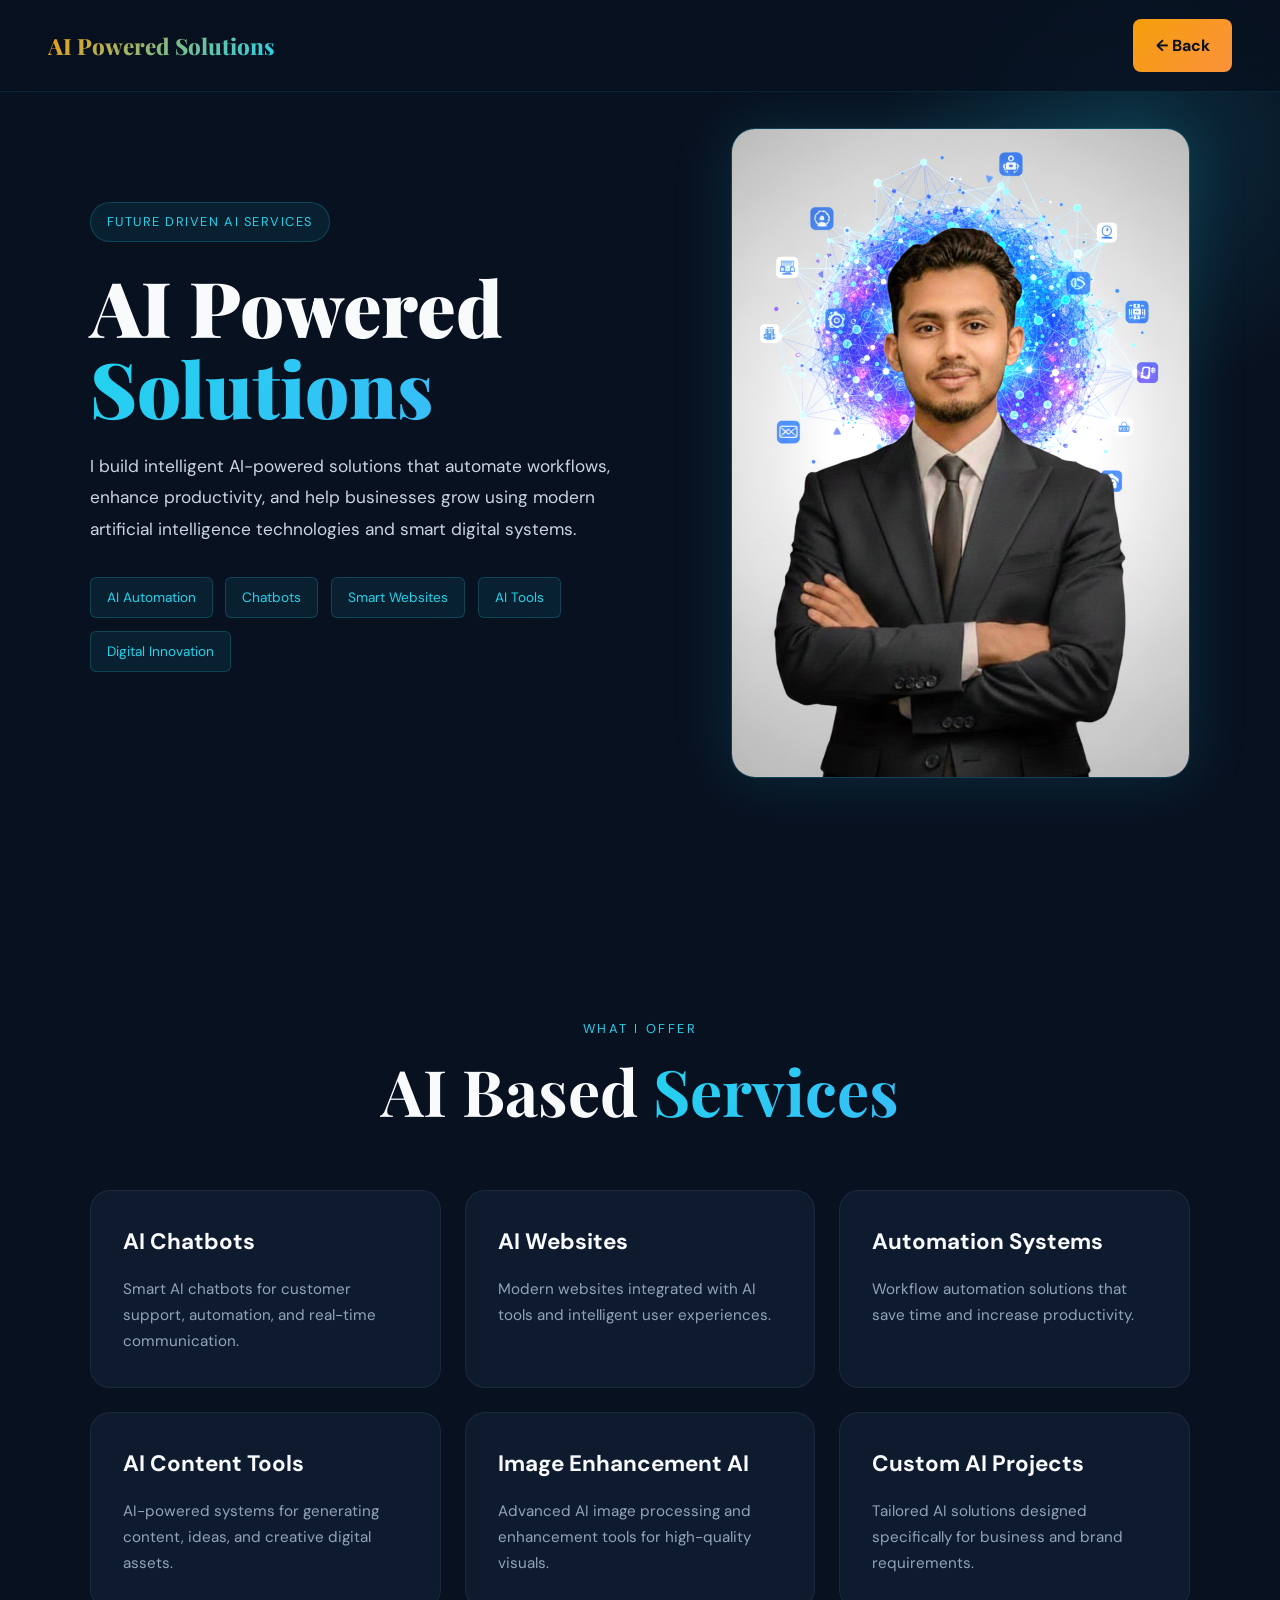
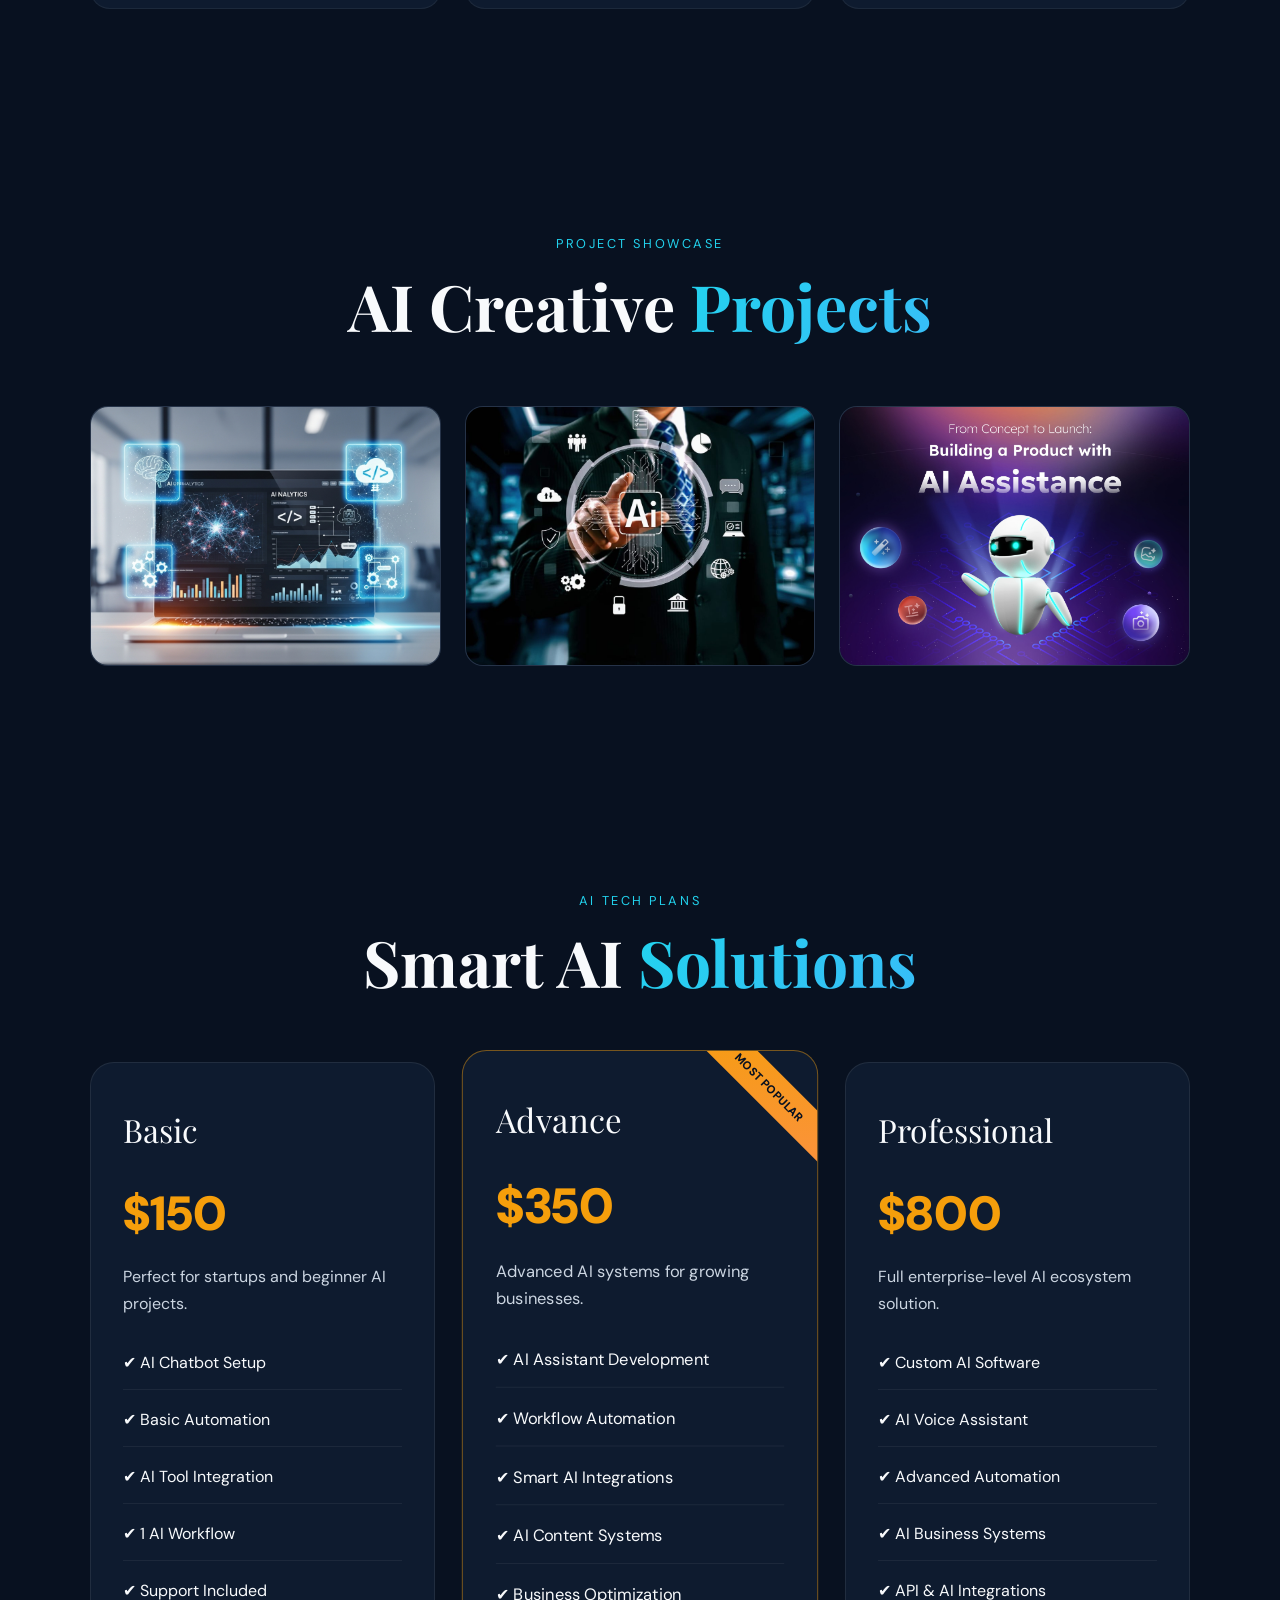
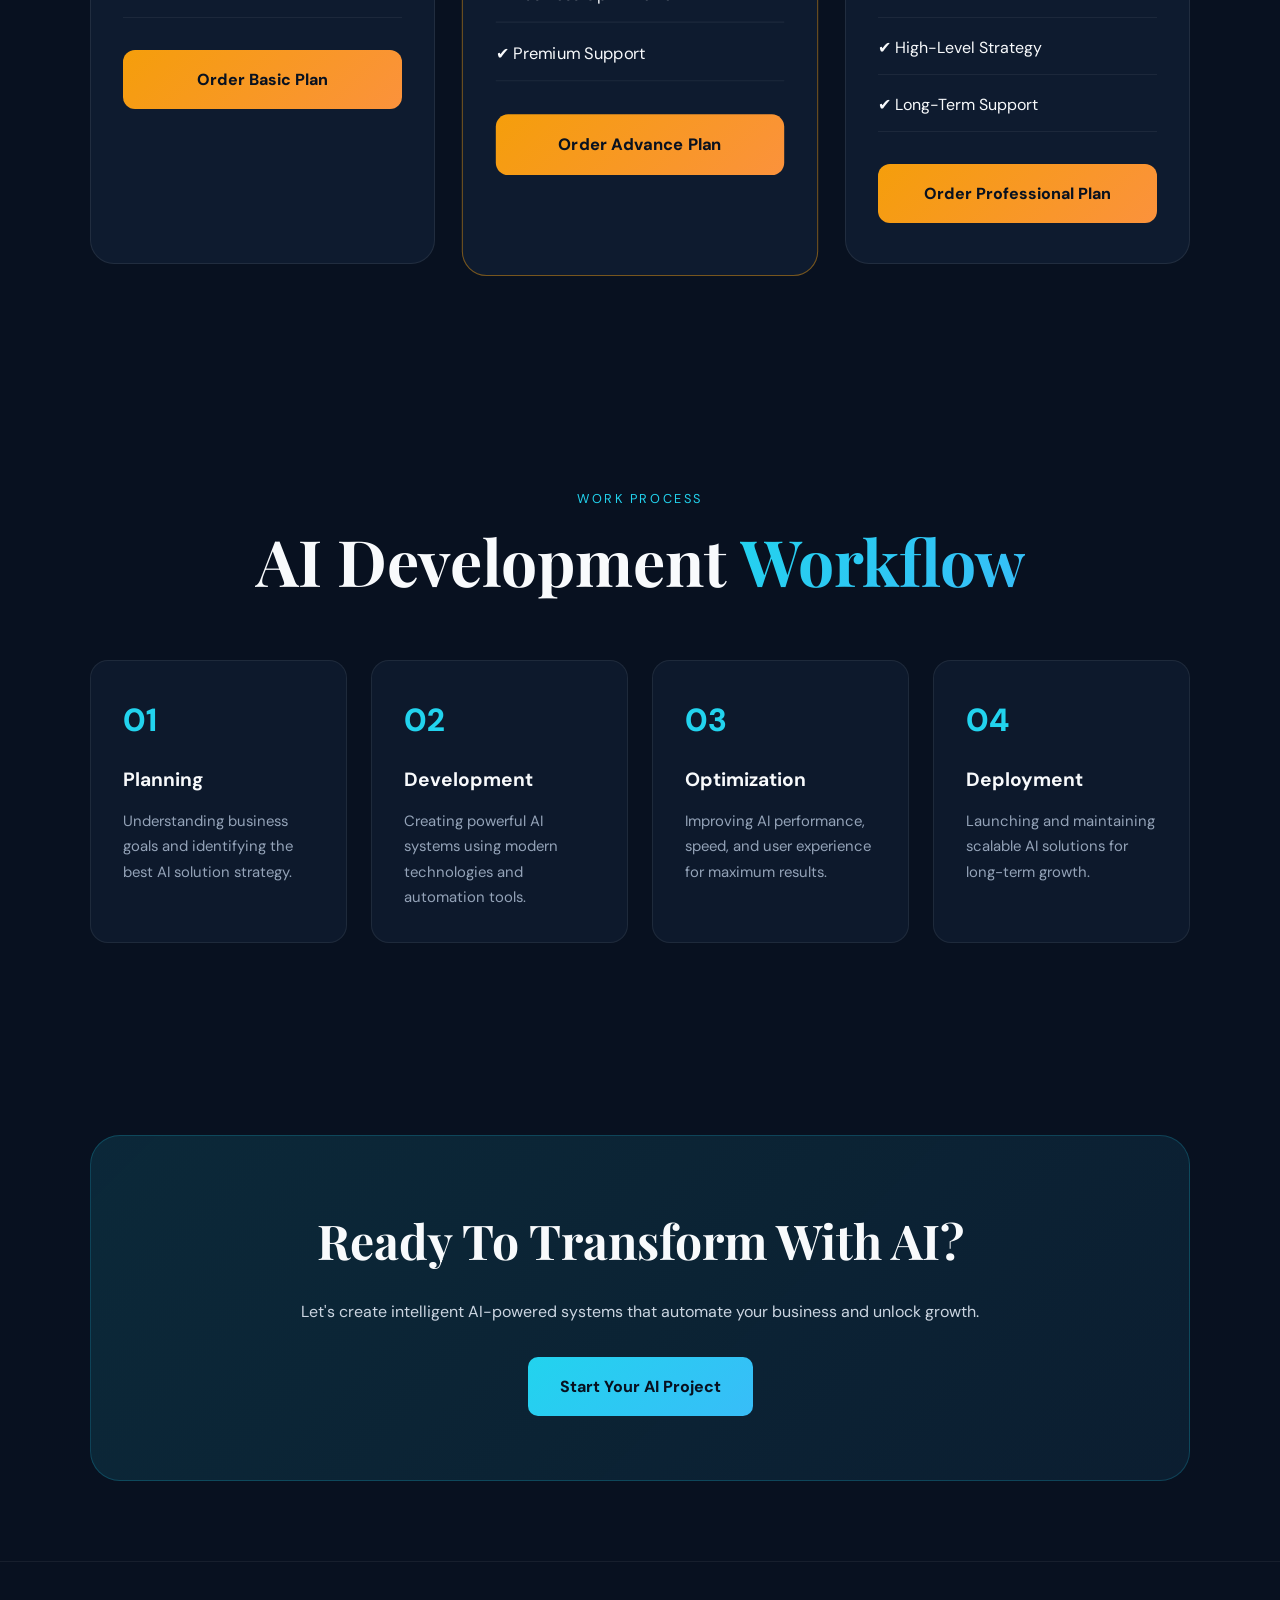
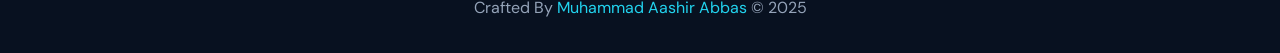
==== ai-tech.html @ 7bc65f2e "Add files via upload" ====
<!-- ========================= ai-powered-solutions.html ========================= -->
<!DOCTYPE html>
<html lang="en">

<head>
  <meta charset="UTF-8" />
  <meta name="viewport" content="width=device-width, initial-scale=1.0" />

  <title>AI Powered Solutions — Muhammad Aashir Abbas</title>
  <link rel="icon" type="image/png" sizes="512x512" href="njnjnjnj.jpeg">
  

  <link href="https://fonts.googleapis.com/css2?family=Playfair+Display:wght@400;700;900&family=DM+Sans:wght@300;400;500;700&display=swap" rel="stylesheet">

  <style>
    :root{
      --navy:#081120;
      --deep:#0F172A;
      --card:#132238;
      --slate:#1E293B;

      --amber:#F59E0B;
      --orange:#FB923C;
      --gold:#FDBA74;

      --cyan:#22D3EE;
      --sky:#38BDF8;

      --white:#F8FAFC;
      --silver:#CBD5E1;
      --muted:#94A3B8;

      --font-display:'Playfair Display', serif;
      --font-body:'DM Sans', sans-serif;
    }

    *{
      margin:0;
      padding:0;
      box-sizing:border-box;
    }

    html{
      scroll-behavior:smooth;
    }

    body{
      background:var(--navy);
      color:var(--white);
      font-family:var(--font-body);
      overflow-x:hidden;
      line-height:1.7;
    }

    a{
      text-decoration:none;
    }

    /* NAVBAR */

nav{
  position:fixed;
  top:0;
  left:0;
  width:100%;
  z-index:1000;

  display:flex;
  justify-content:space-between;
  align-items:center;

  padding:1.2rem 3rem;

  background:rgba(8,17,32,.8);

  -webkit-backdrop-filter:blur(18px);
  backdrop-filter:blur(18px);

  border-bottom:1px solid rgba(34,211,238,.1);
}

    .logo{
      font-size:1.4rem;
      font-weight:800;
      font-family:var(--font-display);

      background:linear-gradient(135deg,var(--amber),var(--cyan));
      -webkit-background-clip: text;
background-clip: text;

      -webkit-text-fill-color:transparent;
    }

    .back-btn{
      padding:.8rem 1.4rem;
      border-radius:8px;

      background:linear-gradient(135deg,var(--amber),var(--orange));
      color:var(--navy);

      font-weight:700;
      transition:.3s;
    }

    .back-btn:hover{
      transform:translateY(-3px);
      box-shadow:0 15px 40px rgba(245,158,11,.25);
    }

    /* HERO */

    .hero{
      min-height:100vh;

      display:grid;
      grid-template-columns:1.1fr .9fr;
      align-items:center;
      gap:5rem;

      padding:8rem 7%;
      position:relative;
    }

    .hero::before{
      content:'';
      position:absolute;
      width:500px;
      height:500px;
      border-radius:50%;

      background:radial-gradient(circle,
      rgba(34,211,238,.15) 0%,
      transparent 70%);

      top:-100px;
      right:-100px;
    }

    .hero-text{
      position:relative;
      z-index:2;
    }

    .mini{
      display:inline-block;

      padding:.5rem 1rem;
      margin-bottom:1.5rem;

      border-radius:100px;

      background:rgba(34,211,238,.08);
      border:1px solid rgba(34,211,238,.2);

      color:var(--cyan);

      font-size:.8rem;
      letter-spacing:.12em;
      text-transform:uppercase;
    }

    .hero h1{
      font-size:clamp(3rem,6vw,5.5rem);
      line-height:1.05;
      margin-bottom:1.5rem;

      font-family:var(--font-display);
      font-weight:900;
    }

    .hero h1 span{
  background:linear-gradient(
    135deg,
    var(--cyan),
    var(--sky)
  );

  -webkit-background-clip:text;
  background-clip:text;

  -webkit-text-fill-color:transparent;
  color:transparent;
}

.hero p{
  color:var(--silver);

  font-size:1.08rem;

  margin-bottom:2rem;

  max-width:700px;

  line-height:1.8;
}

.hero-tags{
  display:flex;

  flex-wrap:wrap;

  gap:.8rem;

  margin-bottom:2rem;
}

.hero-tags span{
  padding:.5rem 1rem;

  border-radius:6px;

  background:rgba(34,211,238,.08);

  border:1px solid rgba(34,211,238,.2);

  color:var(--cyan);

  font-size:.85rem;
}

.hero-image{
  position:relative;

  z-index:2;
}

.hero-image img{
  width:100%;

  height:650px;

  object-fit:cover;

  border-radius:24px;

  border:1px solid rgba(34,211,238,.25);

  box-shadow:
    0 0 60px rgba(34,211,238,.15);

  display:block;
}

/* SECTION */

section{
  padding:7rem 7%;

  position:relative;
}

.section-title{
  text-align:center;

  margin-bottom:4rem;
}

.section-title .small{
  color:var(--cyan);

  text-transform:uppercase;

  letter-spacing:.2em;

  font-size:.8rem;

  margin-bottom:1rem;
}

.section-title h2{
  font-size:clamp(2.3rem,5vw,4rem);

  font-family:var(--font-display);

  line-height:1.1;
}

.section-title h2 span{
  background:linear-gradient(
    135deg,
    var(--cyan),
    var(--sky)
  );

  -webkit-background-clip:text;
  background-clip:text;

  -webkit-text-fill-color:transparent;
  color:transparent;
}
    /* SERVICES */

    .service-grid{
      display:grid;
      grid-template-columns:repeat(auto-fit,minmax(280px,1fr));
      gap:1.5rem;
    }

    .service-card{
      background:rgba(19,34,56,.65);

      border:1px solid rgba(255,255,255,.06);

      border-radius:20px;

      padding:2rem;

      transition:.4s;
    }

    .service-card:hover{
      transform:translateY(-8px);

      border-color:rgba(34,211,238,.3);

      box-shadow:0 20px 50px rgba(34,211,238,.08);
    }

    .service-card h3{
      font-size:1.4rem;
      margin-bottom:1rem;
      color:var(--white);
    }

    .service-card p{
      color:var(--muted);
      font-size:.95rem;
    }

    /* GALLERY */

    .gallery{
      display:grid;
      grid-template-columns:repeat(3,1fr);
      gap:1.5rem;
    }

    .gallery-box{
      height:260px;

      border-radius:18px;

      overflow:hidden;

      border:1px solid rgba(255,255,255,.08);

      background:var(--card);

      position:relative;
    }

    .gallery-box img{
      width:100%;
      height:100%;
      object-fit:cover;
      transition:.5s;
    }

    .gallery-box:hover img{
      transform:scale(1.08);
    }

    /* PROCESS */

    .process{
      display:grid;
      grid-template-columns:repeat(auto-fit,minmax(240px,1fr));
      gap:1.5rem;
    }

    .process-box{
      background:rgba(19,34,56,.55);
      border:1px solid rgba(255,255,255,.07);

      padding:2rem;
      border-radius:18px;

      transition:.4s;
    }

    .process-box:hover{
      transform:translateY(-6px);
      border-color:rgba(34,211,238,.25);
    }

    .process-number{
      font-size:2rem;
      font-weight:800;
      color:var(--cyan);
      margin-bottom:1rem;
    }

    .process-box h4{
      margin-bottom:.8rem;
      font-size:1.2rem;
    }

    .process-box p{
      color:var(--muted);
      font-size:.93rem;
    }
    /* ================= DIGITAL MARKETING PRICING ================= */

.pricing-section{
  padding:7rem 7%;
}

.pricing-grid{
  display:grid;
  grid-template-columns:repeat(auto-fit,minmax(300px,1fr));
  gap:2rem;
  margin-top:4rem;
}

.pricing-card{
  position:relative;

  background:rgba(19,34,56,.65);

  border:1px solid rgba(255,255,255,.08);

  border-radius:24px;

  padding:2.5rem 2rem;

  transition:.4s;

  overflow:hidden;
}

.pricing-card:hover{
  transform:translateY(-10px);

  border-color:rgba(245,158,11,.35);

  box-shadow:0 25px 60px rgba(245,158,11,.12);
}

.featured-plan{
  border:1px solid rgba(245,158,11,.45);

  transform:scale(1.03);
}

.popular-tag{
  position:absolute;
  top:18px;
  right:-45px;

  background:linear-gradient(135deg,var(--amber),var(--orange));

  color:var(--navy);

  padding:.5rem 3rem;

  font-size:.7rem;
  font-weight:800;

  transform:rotate(45deg);
}

.plan-name{
  font-size:2rem;
  font-family:var(--font-display);
  margin-bottom:1rem;
}

.plan-price{
  font-size:3rem;
  font-weight:900;

  color:var(--amber);

  margin-bottom:.5rem;
}

.plan-desc{
  color:var(--silver);
  margin-bottom:2rem;
}

.plan-features{
  list-style:none;
  margin-bottom:2rem;
}

.plan-features li{
  margin-bottom:1rem;
  color:var(--white);

  border-bottom:1px solid rgba(255,255,255,.06);

  padding-bottom:.8rem;
}

.plan-btn{
  display:block;

  text-align:center;

  padding:1rem;

  border-radius:12px;

  background:linear-gradient(135deg,var(--amber),var(--orange));

  color:var(--navy);

  font-weight:800;

  transition:.3s;
}

.plan-btn:hover{
  transform:translateY(-3px);
}

    /* CTA */

    .cta{
      text-align:center;

      padding:5rem 7%;
    }

    .cta-box{
      background:linear-gradient(135deg,
      rgba(34,211,238,.12),
      rgba(56,189,248,.08));

      border:1px solid rgba(34,211,238,.2);

      border-radius:30px;

      padding:4rem 2rem;
    }

    .cta-box h2{
      font-size:3rem;
      margin-bottom:1rem;
      font-family:var(--font-display);
    }

    .cta-box p{
      color:var(--silver);
      max-width:700px;
      margin:auto auto 2rem;
    }

    .cta-btn{
      display:inline-block;

      padding:1rem 2rem;

      border-radius:10px;

      background:linear-gradient(135deg,var(--cyan),var(--sky));

      color:var(--navy);

      font-weight:800;
    }

    footer{
      padding:2rem;
      text-align:center;
      color:var(--muted);

      border-top:1px solid rgba(255,255,255,.06);
    }

    footer span{
      color:var(--cyan);
    }

    @media(max-width:1000px){

      .hero{
        grid-template-columns:1fr;
      }

      .gallery{
        grid-template-columns:1fr;
      }

      nav{
        padding:1rem 1.5rem;
      }

      section,
      .hero{
        padding-left:1.5rem;
        padding-right:1.5rem;
      }

      .hero-image img{
        height:500px;
      }
    }
  </style>
</head>

<body>

  <!-- NAVBAR -->

  <nav>

    <div class="logo">AI Powered Solutions</div>

    <a href="index.html" class="back-btn">
      ← Back
    </a>

  </nav>

  <!-- HERO -->

  <section class="hero">

    <div class="hero-text">

      <div class="mini">
        Future Driven AI Services
      </div>

      <h1>
        AI Powered <span>Solutions</span>
      </h1>

      <p>
        I build intelligent AI-powered solutions that automate workflows,
        enhance productivity, and help businesses grow using modern
        artificial intelligence technologies and smart digital systems.
      </p>

      <div class="hero-tags">
        <span>AI Automation</span>
        <span>Chatbots</span>
        <span>Smart Websites</span>
        <span>AI Tools</span>
        <span>Digital Innovation</span>
      </div>

    </div>

    <div class="hero-image">

      <!-- AI MAIN IMAGE YA PORTRAIT YAHA ADD KARO -->
      <img src="koko.png" alt="AI Solutions">

    </div>

  </section>

  <!-- SERVICES -->

  <section>

    <div class="section-title">

      <div class="small">
        WHAT I OFFER
      </div>

      <h2>
        AI Based <span>Services</span>
      </h2>

    </div>

    <div class="service-grid">

      <div class="service-card">
        <h3>AI Chatbots</h3>
        <p>
          Smart AI chatbots for customer support,
          automation, and real-time communication.
        </p>
      </div>

      <div class="service-card">
        <h3>AI Websites</h3>
        <p>
          Modern websites integrated with AI tools
          and intelligent user experiences.
        </p>
      </div>

      <div class="service-card">
        <h3>Automation Systems</h3>
        <p>
          Workflow automation solutions that save
          time and increase productivity.
        </p>
      </div>

      <div class="service-card">
        <h3>AI Content Tools</h3>
        <p>
          AI-powered systems for generating content,
          ideas, and creative digital assets.
        </p>
      </div>

      <div class="service-card">
        <h3>Image Enhancement AI</h3>
        <p>
          Advanced AI image processing and enhancement
          tools for high-quality visuals.
        </p>
      </div>

      <div class="service-card">
        <h3>Custom AI Projects</h3>
        <p>
          Tailored AI solutions designed specifically
          for business and brand requirements.
        </p>
      </div>

    </div>

  </section>

  <!-- GALLERY -->

  <section>

    <div class="section-title">

      <div class="small">
        PROJECT SHOWCASE
      </div>

      <h2>
        AI Creative <span>Projects</span>
      </h2>

    </div>

    <div class="gallery">

      <div class="gallery-box">
        <!-- AI PROJECT IMAGE 1 YAHA ADD KARO -->
        <img src="34343ai.png" alt="" onclick="openImage(this.src)">
      </div>

      <div class="gallery-box">
        <!-- AI PROJECT IMAGE 2 YAHA ADD KARO -->
        <img src="9898ai.jpg" alt="" onclick="openImage(this.src)">
      </div>

      <div class="gallery-box">
        <!-- AI PROJECT IMAGE 3 YAHA ADD KARO -->
        <img src="45454ai.jpg" alt="" onclick="openImage(this.src)">
      </div>

    </div>

  </section>
  <!-- ================= AI TECH PRICING SECTION ================= -->

<section class="pricing-section">

  <div class="section-title">

    <div class="small">
      AI TECH PLANS
    </div>

    <h2>
      Smart AI <span>Solutions</span>
    </h2>

  </div>

  <div class="pricing-grid">

    <!-- BASIC -->

    <div class="pricing-card">

      <div class="plan-name">Basic</div>

      <div class="plan-price">$150</div>

      <div class="plan-desc">
        Perfect for startups and beginner AI projects.
      </div>

      <ul class="plan-features">
        <li>✔ AI Chatbot Setup</li>
        <li>✔ Basic Automation</li>
        <li>✔ AI Tool Integration</li>
        <li>✔ 1 AI Workflow</li>
        <li>✔ Support Included</li>
      </ul>

      <a href="https://wa.me/923296625497?text=Assalam%20o%20Alikum%20I%20want%20Basic%20AI%20Tech%20Plan%20for%20$150"
   target="_blank"
   rel="noopener noreferrer"
   class="plan-btn">

   Order Basic Plan

</a>

    </div>

    <!-- ADVANCE -->

    <div class="pricing-card featured-plan">

      <div class="popular-tag">
        MOST POPULAR
      </div>

      <div class="plan-name">Advance</div>

      <div class="plan-price">$350</div>

      <div class="plan-desc">
        Advanced AI systems for growing businesses.
      </div>

      <ul class="plan-features">
        <li>✔ AI Assistant Development</li>
        <li>✔ Workflow Automation</li>
        <li>✔ Smart AI Integrations</li>
        <li>✔ AI Content Systems</li>
        <li>✔ Business Optimization</li>
        <li>✔ Premium Support</li>
      </ul>

      <a href="https://wa.me/923296625497?text=Assalam%20o%20Alikum%20I%20want%20Advance%20AI%20Tech%20Plan%20for%20$350"
         target="_blank"
         rel="noopener noreferrer"
         class="plan-btn">

         Order Advance Plan

      </a>

    </div>

    <!-- PROFESSIONAL -->

    <div class="pricing-card">

      <div class="plan-name">Professional</div>

      <div class="plan-price">$800</div>

      <div class="plan-desc">
        Full enterprise-level AI ecosystem solution.
      </div>

      <ul class="plan-features">
        <li>✔ Custom AI Software</li>
        <li>✔ AI Voice Assistant</li>
        <li>✔ Advanced Automation</li>
        <li>✔ AI Business Systems</li>
        <li>✔ API & AI Integrations</li>
        <li>✔ High-Level Strategy</li>
        <li>✔ Long-Term Support</li>
      </ul>

      <a href="https://wa.me/923296625497?text=Assalam%20o%20Alikum%20I%20want%20Professional%20AI%20Tech%20Plan%20for%20$800"
         target="_blank"
         rel="noopener noreferrer"
         class="plan-btn">

         Order Professional Plan

      </a>

    </div>

  </div>

</section>

  <!-- PROCESS -->

  <section>

    <div class="section-title">

      <div class="small">
        WORK PROCESS
      </div>

      <h2>
        AI Development <span>Workflow</span>
      </h2>

    </div>

    <div class="process">

      <div class="process-box">
        <div class="process-number">01</div>
        <h4>Planning</h4>
        <p>
          Understanding business goals and identifying
          the best AI solution strategy.
        </p>
      </div>

      <div class="process-box">
        <div class="process-number">02</div>
        <h4>Development</h4>
        <p>
          Creating powerful AI systems using modern
          technologies and automation tools.
        </p>
      </div>

      <div class="process-box">
        <div class="process-number">03</div>
        <h4>Optimization</h4>
        <p>
          Improving AI performance, speed,
          and user experience for maximum results.
        </p>
      </div>

      <div class="process-box">
        <div class="process-number">04</div>
        <h4>Deployment</h4>
        <p>
          Launching and maintaining scalable AI
          solutions for long-term growth.
        </p>
      </div>

    </div>

  </section>

  <!-- CTA -->

  <section class="cta">

    <div class="cta-box">

      <h2>
        Ready To Transform With AI?
      </h2>

      <p>
  Let's create intelligent AI-powered systems
  that automate your business and unlock growth.
</p>

<a 
  href="https://wa.me/923296625497?text=Sir%20Asalam%20o%20Alikum"
  target="_blank"
  rel="noopener noreferrer"
  class="cta-btn"
>
  Start Your AI Project
</a>

  </section>

  <!-- FOOTER -->

  <footer>

    Crafted By
    <span>Muhammad Aashir Abbas</span>
    © 2025

  </footer>

</body>
</html>
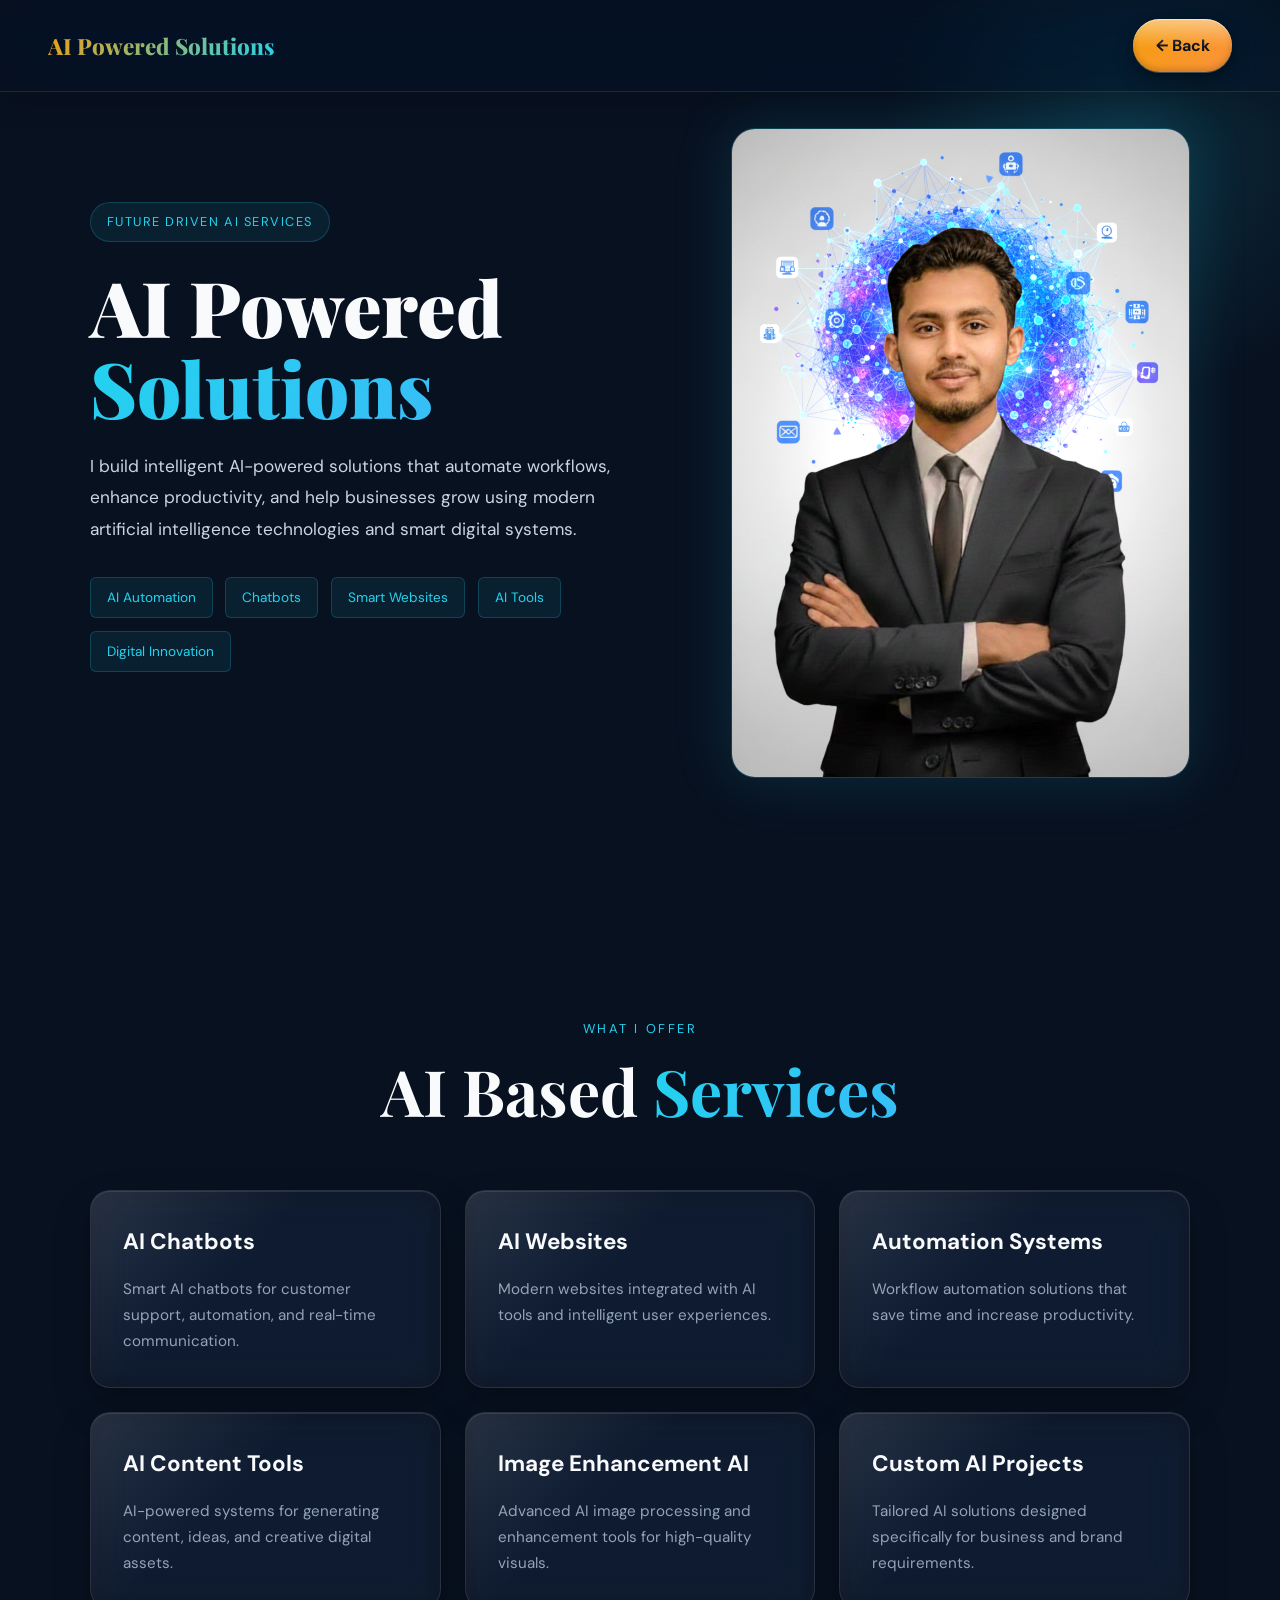
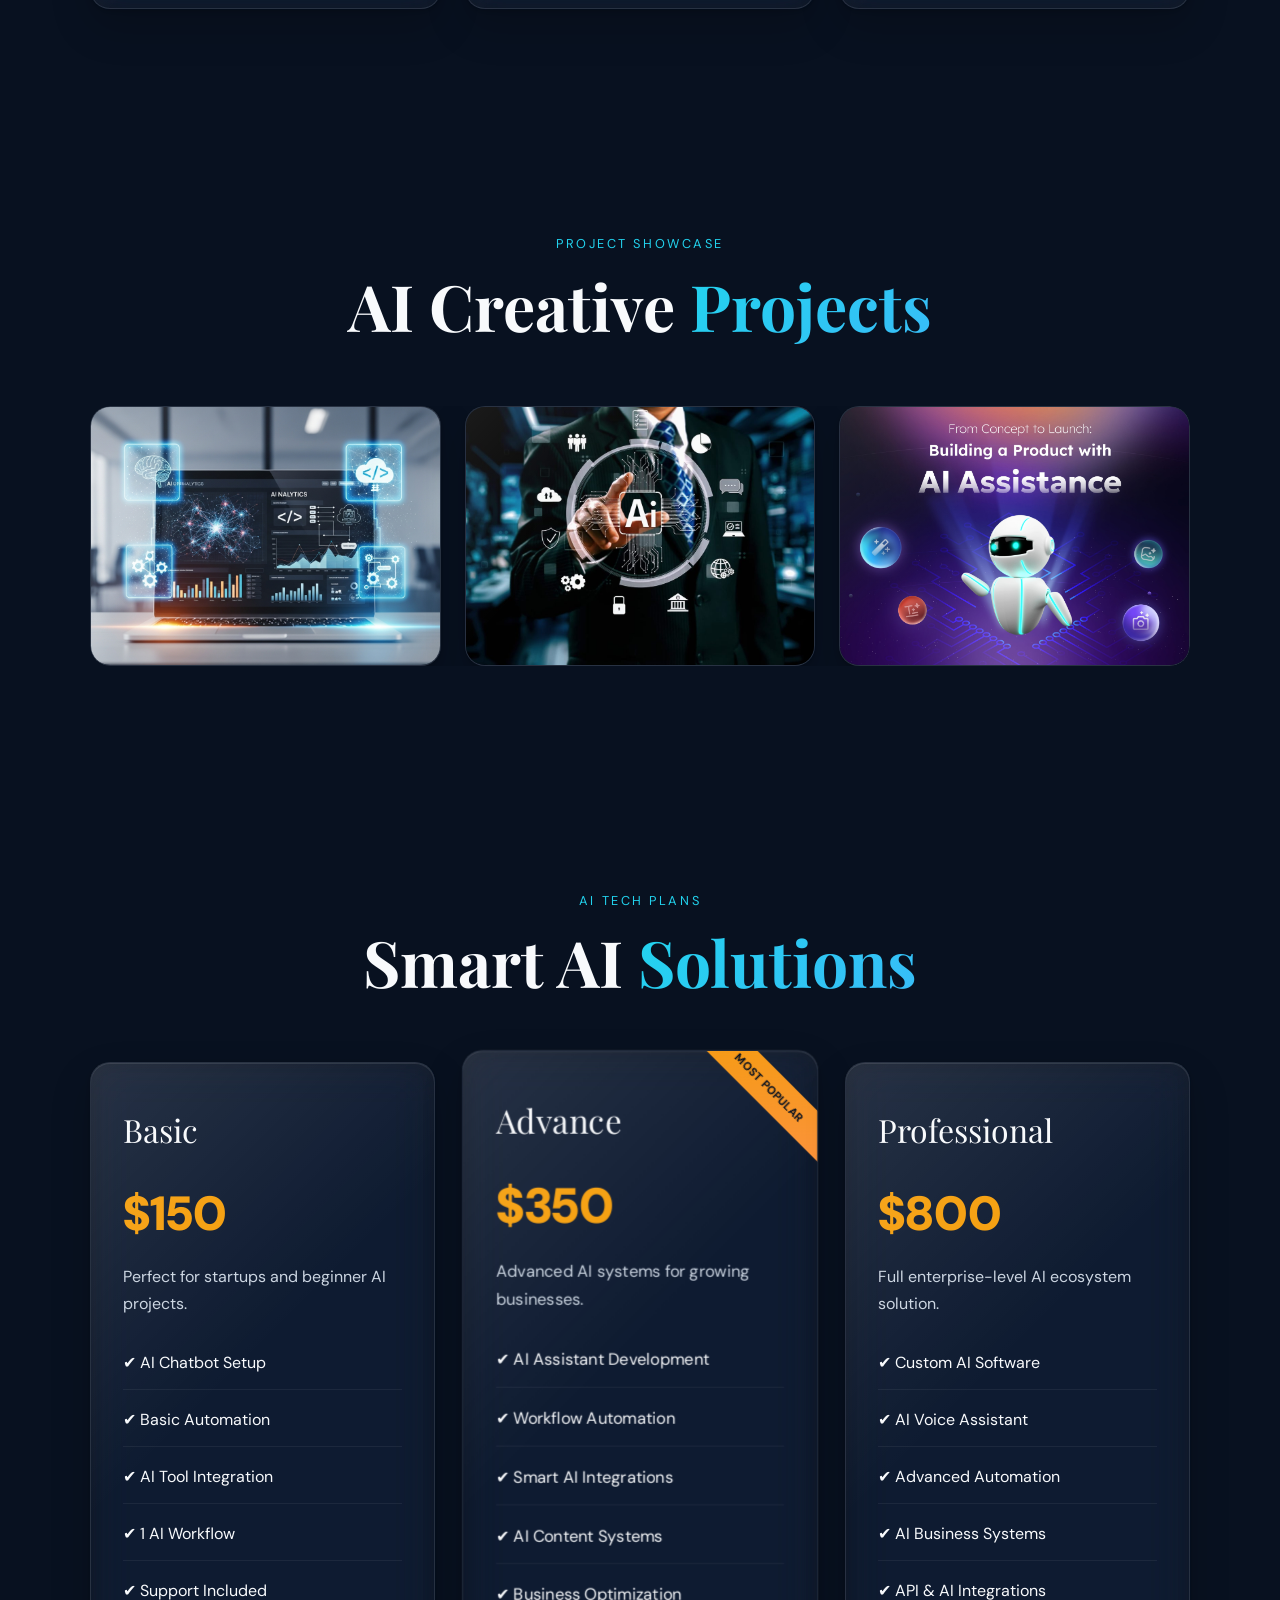
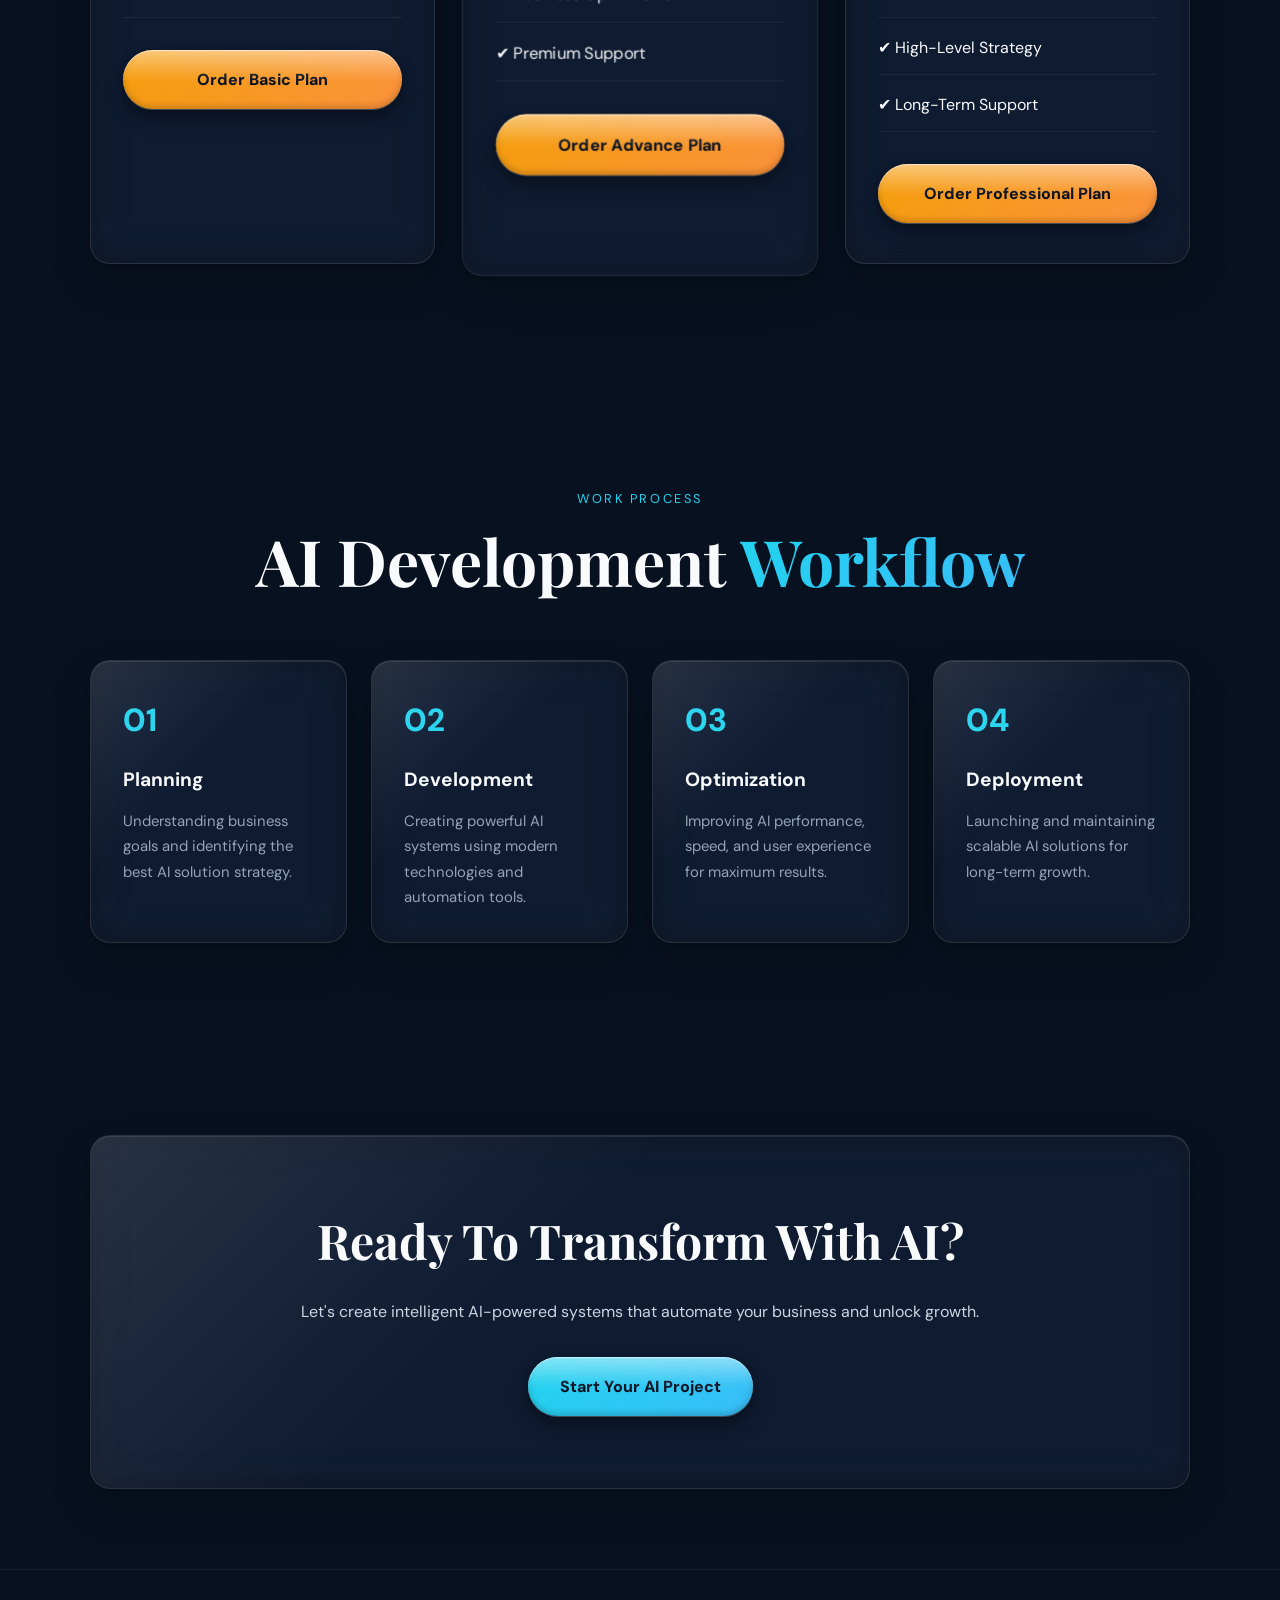
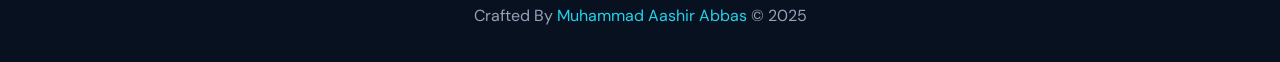
==== commit c4bc5b2d: "Update print statement from 'Hello' to 'Goodbye'" ====
--- a/ai-tech.html
+++ b/ai-tech.html
@@ -598,6 +598,7 @@
       }
     }
   </style>
+  <link rel="stylesheet" href="theme-glass.css">
 </head>
 
 <body>
@@ -976,4 +977,4 @@
   </footer>
 
 </body>
-</html>+</html>
--- a/theme-glass.css
+++ b/theme-glass.css
@@ -0,0 +1,122 @@
+/* ============================================================
+   LIQUID GLASS + SKEUOMORPHIC + BENTO + ORGANIC NEUMORPHIC
+   Additive theme layer — no colors/fonts/content/logic changed.
+   Link this AFTER the page's own <style>/stylesheet.
+   ============================================================ */
+
+:root{
+  --glass-hl: rgba(255,255,255,.10);
+  --glass-hl-soft: rgba(255,255,255,.05);
+  --glass-edge: rgba(255,255,255,.10);
+  --glass-shadow-1: rgba(0,0,0,.35);
+  --glass-shadow-2: rgba(0,0,0,.18);
+  --glass-radius: 20px;
+  --glass-radius-sm: 14px;
+  --glass-ease: cubic-bezier(.22,1,.36,1);
+}
+
+/* NAV / HEADER — floating liquid-glass bar */
+nav, header:not(.gallery-header){
+  background: rgba(8,17,32,.42) !important;
+  backdrop-filter: blur(28px) saturate(160%);
+  -webkit-backdrop-filter: blur(28px) saturate(160%);
+  border-bottom: 1px solid var(--glass-edge);
+  box-shadow: 0 8px 30px var(--glass-shadow-2);
+}
+
+/* CARDS / BOXES / TILES — bento composition + glass + neumorphic depth */
+[class*="card"], [class*="Card"], [class*="-box"], [class*="Box"], [class*="tile"]{
+  position: relative;
+  background: rgba(255,255,255,.045) !important;
+  backdrop-filter: blur(20px) saturate(150%);
+  -webkit-backdrop-filter: blur(20px) saturate(150%);
+  border: 1px solid var(--glass-edge);
+  border-radius: var(--glass-radius);
+  box-shadow:
+    0 1px 0 var(--glass-hl) inset,
+    0 -1px 12px rgba(0,0,0,.15) inset,
+    0 18px 40px var(--glass-shadow-2),
+    0 2px 6px var(--glass-shadow-2);
+  transition: transform .45s var(--glass-ease), box-shadow .45s var(--glass-ease), border-color .45s var(--glass-ease), background .45s var(--glass-ease);
+  overflow: hidden;
+}
+[class*="card"]::before, [class*="Card"]::before, [class*="-box"]::before, [class*="Box"]::before, [class*="tile"]::before{
+  content: "";
+  position: absolute;
+  inset: 0;
+  background: linear-gradient(135deg, rgba(255,255,255,.10), rgba(255,255,255,0) 40%);
+  pointer-events: none;
+}
+[class*="card"]:hover, [class*="Card"]:hover, [class*="-box"]:hover, [class*="Box"]:hover, [class*="tile"]:hover{
+  transform: translateY(-6px);
+  border-color: rgba(255,255,255,.18);
+  box-shadow:
+    0 1px 0 var(--glass-hl) inset,
+    0 -1px 14px rgba(0,0,0,.18) inset,
+    0 28px 60px var(--glass-shadow-1),
+    0 4px 10px var(--glass-shadow-2);
+}
+
+/* BUTTONS — solid glossy skeuomorphic pill (own colors kept, no glass blur) */
+button, .btn, [class*="-btn"], [class*="Btn"], a.button, input[type="submit"], input[type="button"]{
+  position: relative;
+  isolation: isolate;
+  border-radius: 999px !important;
+  box-shadow:
+    inset 0 1px 1px rgba(255,255,255,.55),
+    inset 0 -3px 6px rgba(0,0,0,.18),
+    0 1px 0 rgba(255,255,255,.25),
+    0 10px 20px rgba(0,0,0,.28),
+    0 3px 6px rgba(0,0,0,.22);
+  transition: transform .2s var(--glass-ease), box-shadow .2s var(--glass-ease), filter .2s var(--glass-ease);
+  overflow: hidden;
+}
+button::before, .btn::before, [class*="-btn"]::before, [class*="Btn"]::before, a.button::before{
+  content: "";
+  position: absolute;
+  inset: 0;
+  border-radius: inherit;
+  background: linear-gradient(180deg, rgba(255,255,255,.45) 0%, rgba(255,255,255,.08) 42%, rgba(255,255,255,0) 55%);
+  pointer-events: none;
+  z-index: 1;
+}
+button:hover, .btn:hover, [class*="-btn"]:hover, [class*="Btn"]:hover, a.button:hover{
+  transform: translateY(-2px);
+  filter: brightness(1.06);
+  box-shadow:
+    inset 0 1px 1px rgba(255,255,255,.6),
+    inset 0 -3px 6px rgba(0,0,0,.18),
+    0 1px 0 rgba(255,255,255,.25),
+    0 16px 30px rgba(0,0,0,.32),
+    0 4px 8px rgba(0,0,0,.24);
+}
+button:active, .btn:active, [class*="-btn"]:active, a.button:active{
+  transform: translateY(0);
+  filter: brightness(.97);
+  box-shadow:
+    inset 0 2px 6px rgba(0,0,0,.3),
+    inset 0 1px 1px rgba(255,255,255,.3),
+    0 4px 10px rgba(0,0,0,.2);
+}
+
+/* INPUTS / FORMS — glass surface, organic soft corners */
+input, textarea, select{
+  backdrop-filter: blur(8px);
+  -webkit-backdrop-filter: blur(8px);
+  border-radius: var(--glass-radius-sm) !important;
+  box-shadow: 0 2px 8px rgba(0,0,0,.18) inset, 0 1px 0 var(--glass-hl-soft) inset;
+  transition: box-shadow .3s var(--glass-ease), border-color .3s var(--glass-ease);
+}
+input:focus, textarea:focus, select:focus{
+  box-shadow: 0 0 0 3px var(--glass-hl-soft), 0 2px 10px rgba(0,0,0,.2) inset;
+}
+
+/* GALLERY / IMAGE FRAMES — glass container only, image itself untouched */
+[class*="gallery"], [class*="Gallery"]{
+  border-radius: var(--glass-radius);
+  overflow: hidden;
+}
+
+@media (prefers-reduced-motion: reduce){
+  *{ transition: none !important; }
+}
